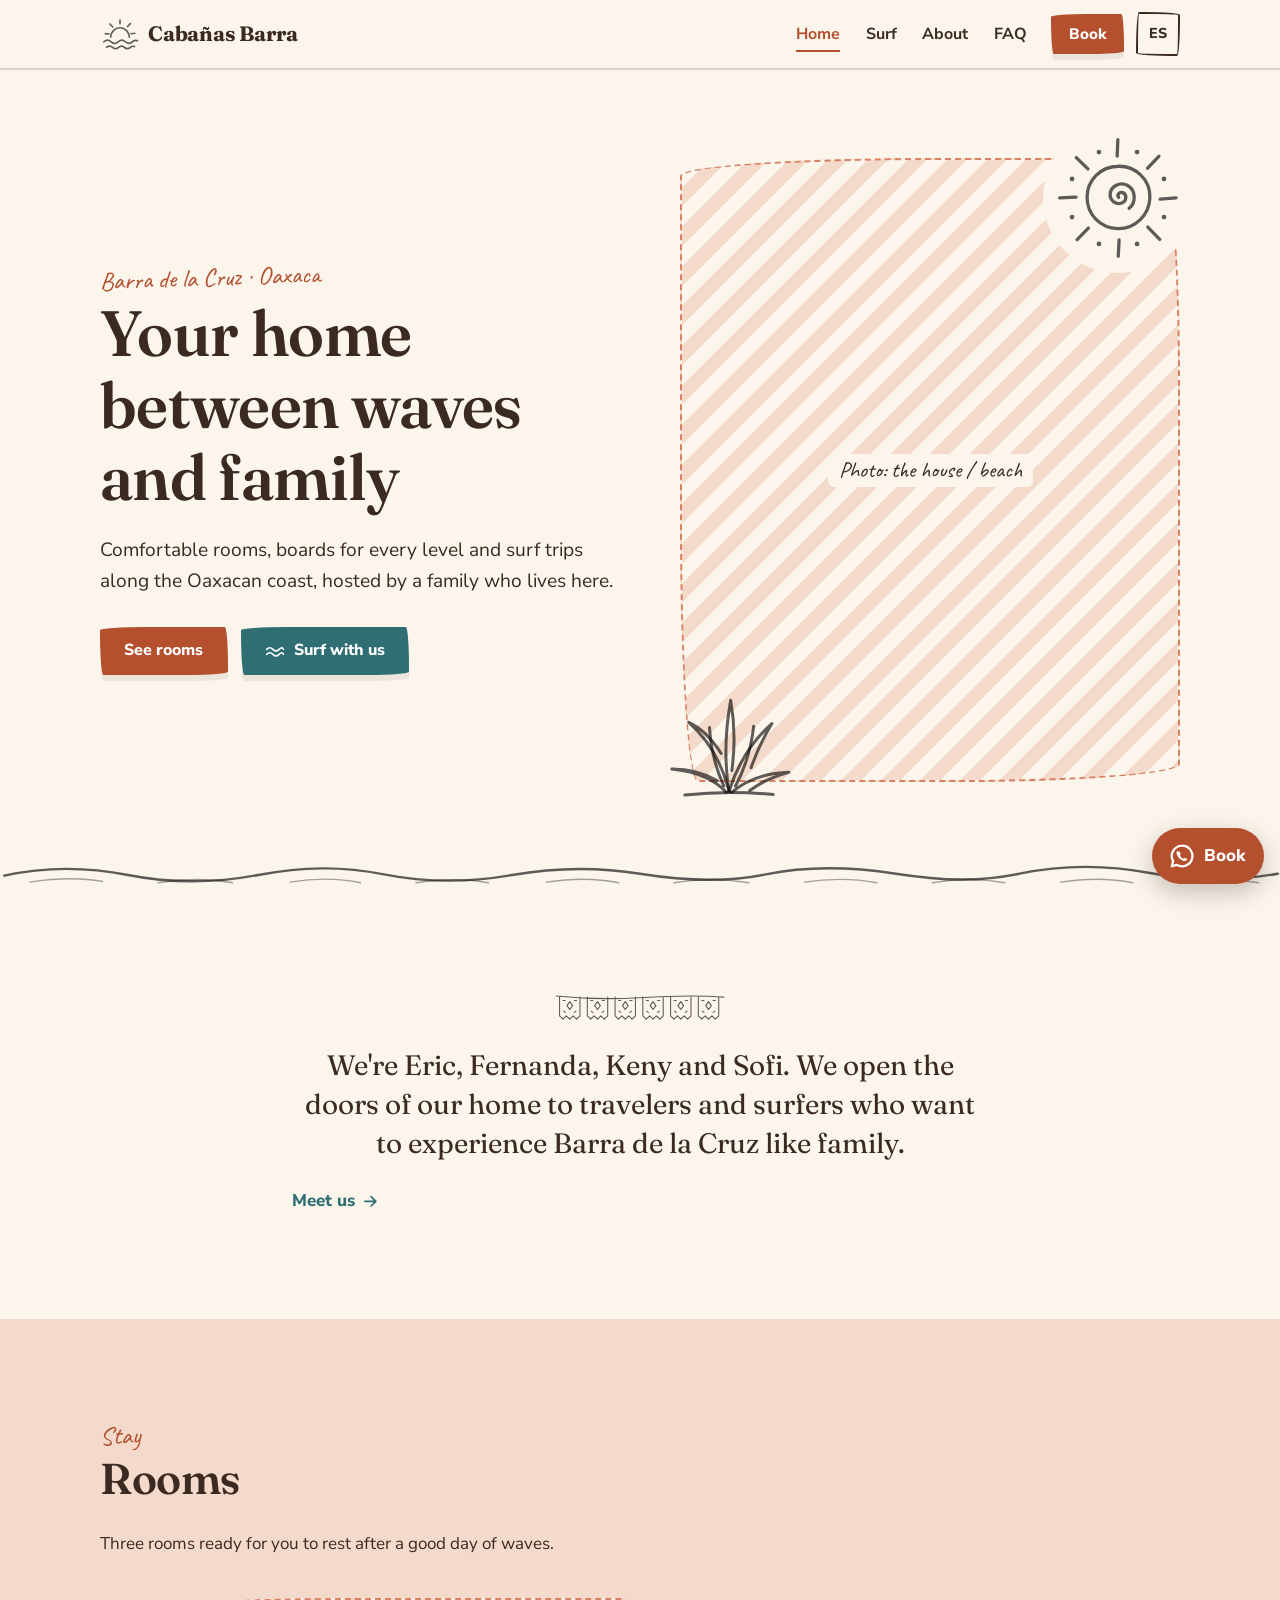
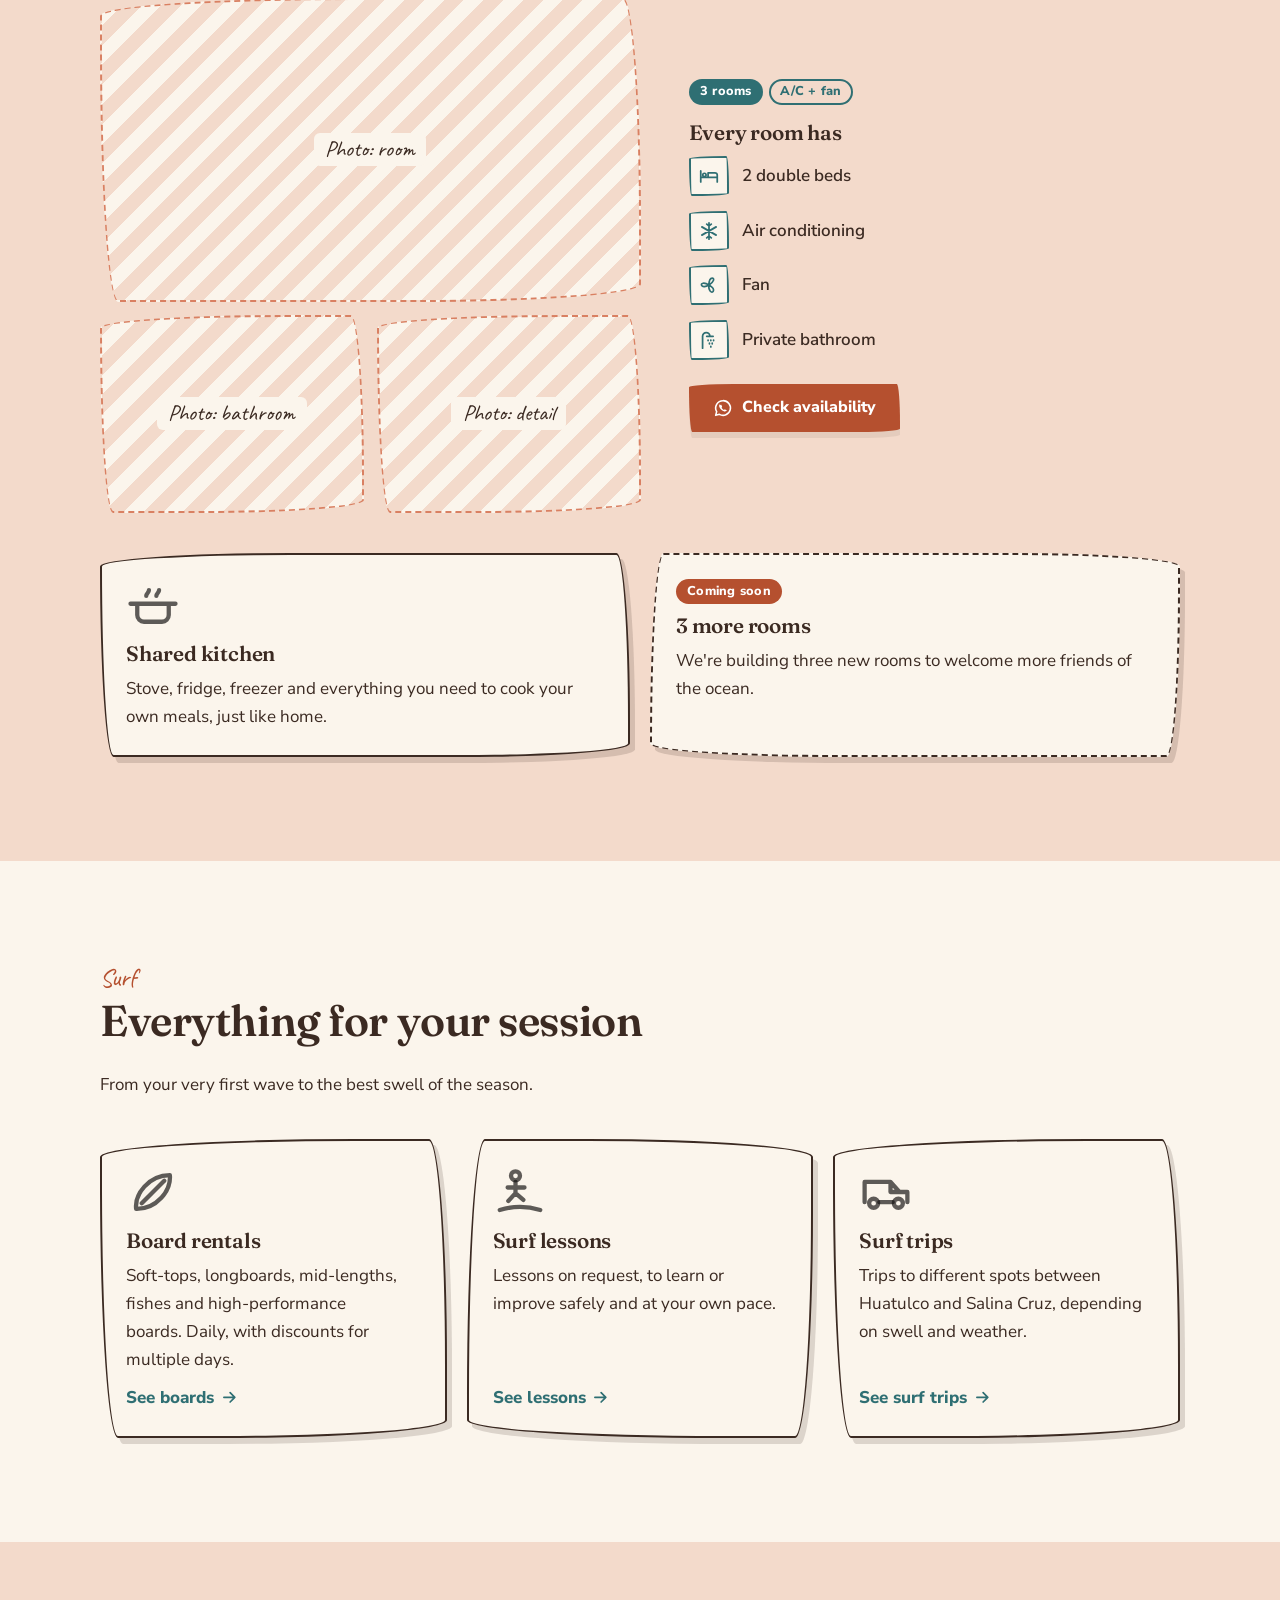
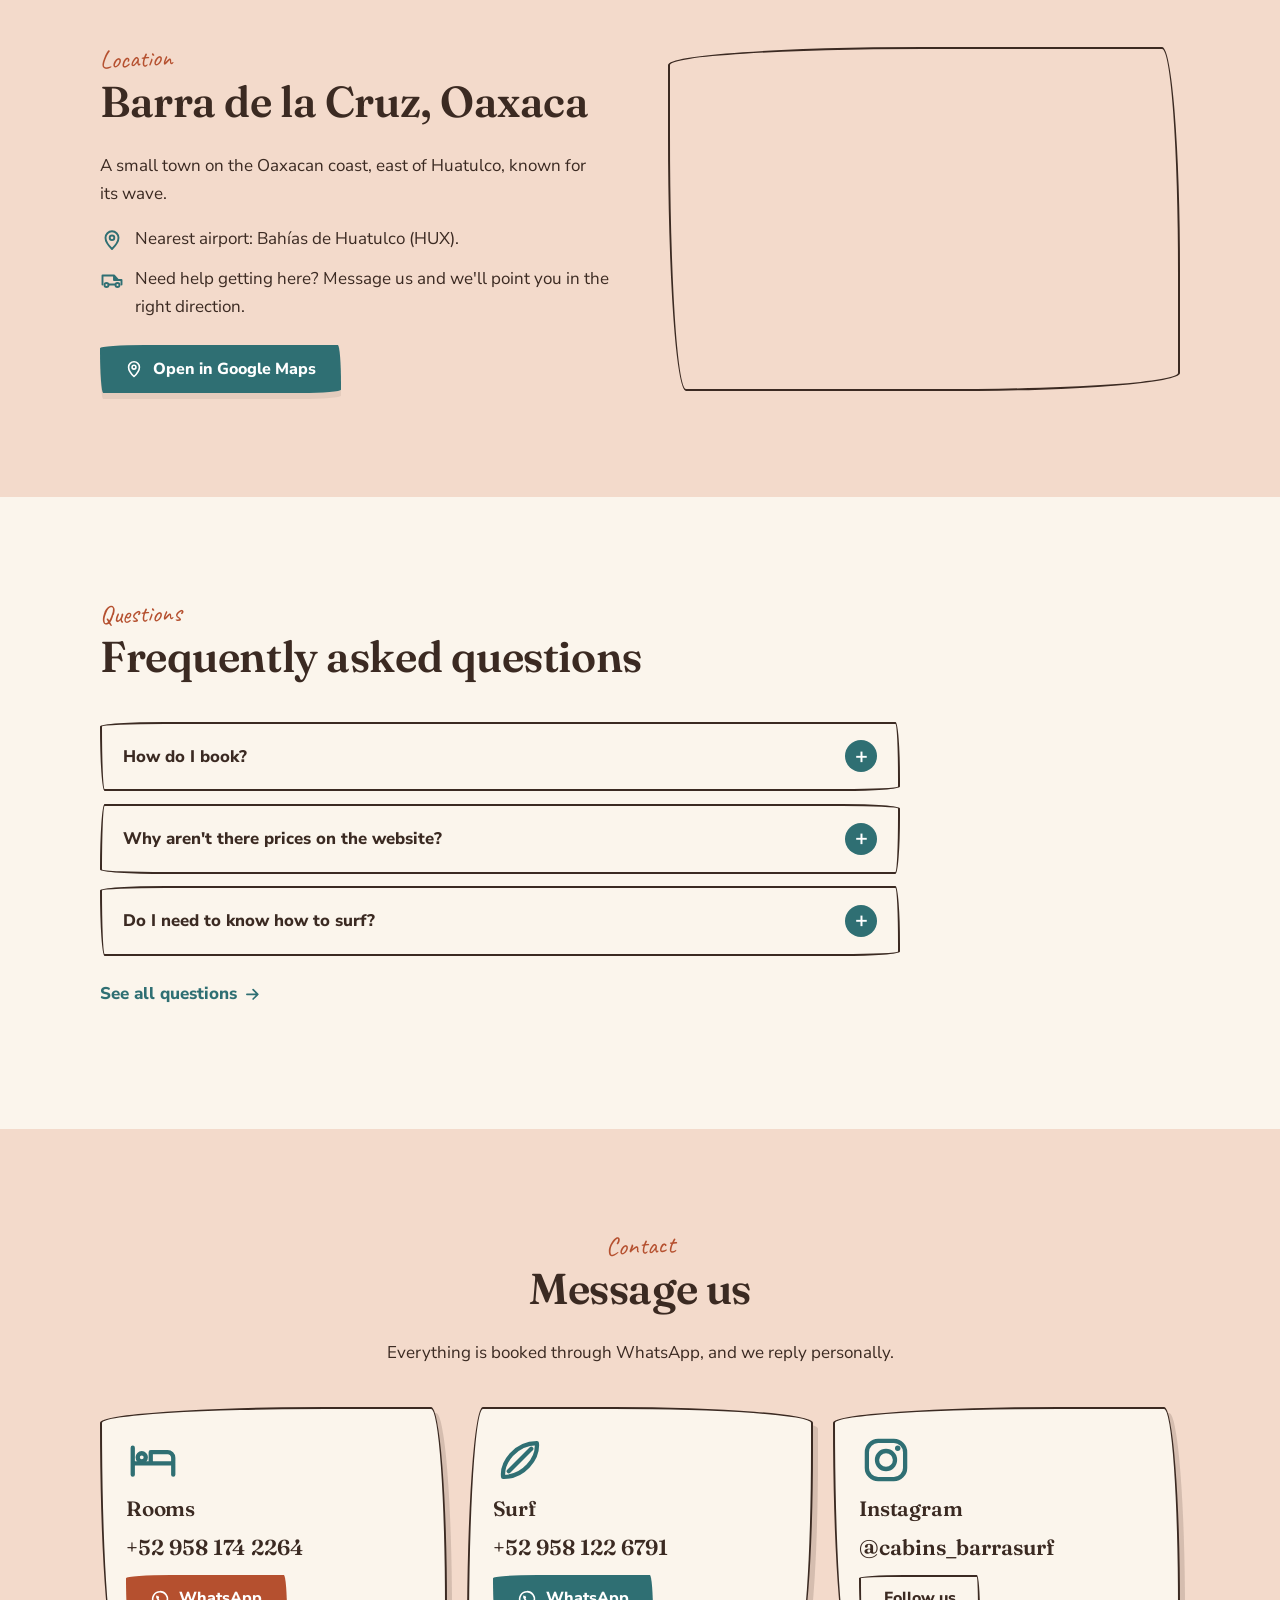
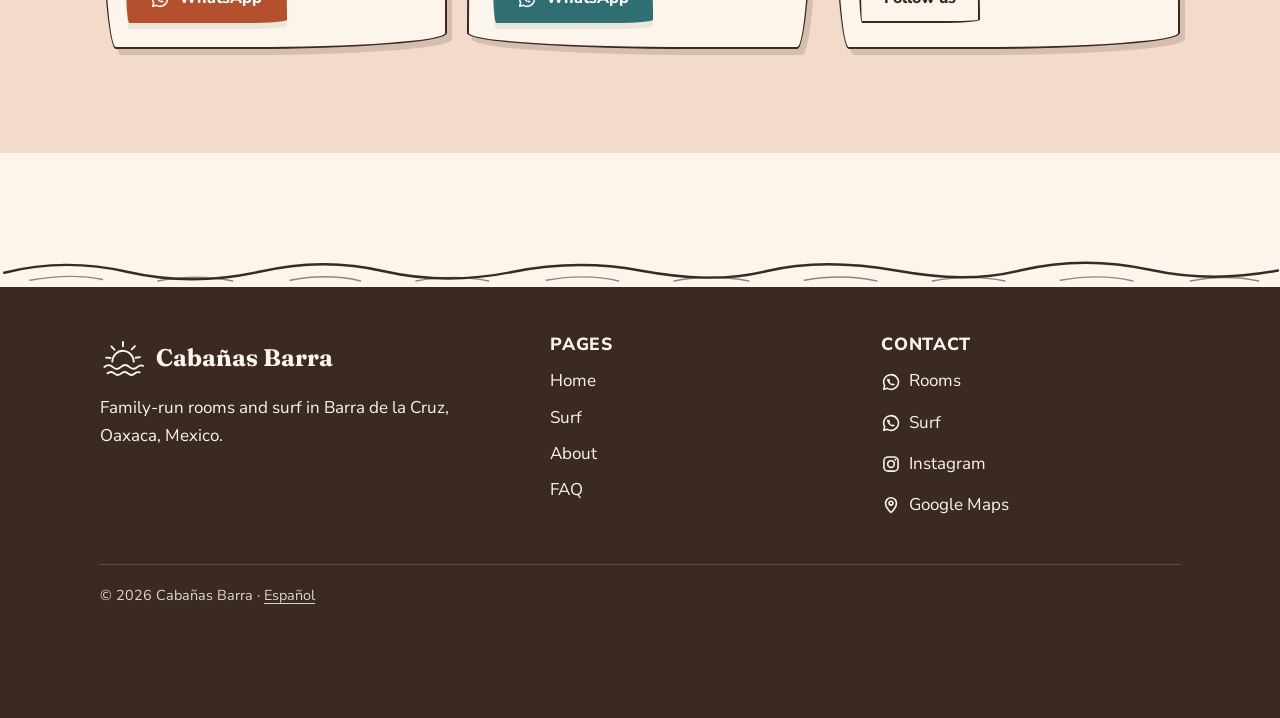
==== index.html @ f42b5360 "Add bilingual Cabañas Barra website Spanish and English pages (home, surf, about, FAQ), shared style" ====
<!doctype html>
<html lang="es">
<head>
  <meta charset="utf-8">
  <meta name="viewport" content="width=device-width, initial-scale=1">
  <title>Cabañas Barra · Barra de la Cruz, Oaxaca</title>
  <meta name="description" content="Habitaciones, renta de tablas y surf trips en Barra de la Cruz, Oaxaca. Rooms, surfboard rentals and surf trips.">
  <link rel="alternate" hreflang="es" href="https://nussa-io.github.io/cabanas-barra-chimahuaco/es/">
  <link rel="alternate" hreflang="en" href="https://nussa-io.github.io/cabanas-barra-chimahuaco/en/">
  <link rel="alternate" hreflang="x-default" href="https://nussa-io.github.io/cabanas-barra-chimahuaco/es/">
  <script>
    // Send visitors to their language. Spanish is the default.
    (function () {
      var saved = null;
      try { saved = localStorage.getItem("lang"); } catch (e) {}
      var lang = saved || ((navigator.languages && navigator.languages[0]) || navigator.language || "es");
      location.replace(lang.toLowerCase().indexOf("en") === 0 ? "en/index.html" : "es/index.html");
    })();
  </script>
  <link rel="stylesheet" href="css/styles.css">
</head>
<body>
  <main class="section container" style="text-align:center">
    <h1>Cabañas Barra</h1>
    <div class="btn-row" style="justify-content:center">
      <a class="btn btn-primary" href="es/index.html" hreflang="es">Español</a>
      <a class="btn btn-secondary" href="en/index.html" hreflang="en">English</a>
    </div>
  </main>
</body>
</html>
---- css/styles.css ----
/* ==========================================================================
   Cabañas Barra — shared styles (ES + EN)
   Mobile first. All colors live in :root; never hard-code a color below.
   ========================================================================== */

:root {
  /* Brand palette */
  --terracotta: #B5502F;   /* primary buttons */
  --clay: #D98062;         /* accents (decorative only — not for white text) */
  --blush: #F3DACB;        /* soft section backgrounds */
  --sand: #FBF5EC;         /* page background */
  --brown: #3B2A22;        /* text */
  --teal: #2F6F73;         /* secondary buttons and badges */

  /* Helpers derived from the palette */
  --terracotta-dark: #8F3D22;          /* primary hover */
  --teal-dark: #245659;                /* secondary hover */
  --white: #FFFFFF;                    /* text on terracotta / teal */
  --ink: rgba(20, 18, 17, 0.68);       /* faded black — hand-drawn illustrations */
  --line: rgba(59, 42, 34, 0.16);      /* hairlines and borders */
  --shadow: 0 6px 0 rgba(59, 42, 34, 0.08);

  /* Type */
  --font-display: "Fraunces", Georgia, serif;
  --font-body: "Nunito Sans", system-ui, -apple-system, "Segoe UI", sans-serif;
  --font-hand: "Caveat", "Comic Sans MS", cursive;

  /* Shape and layout */
  --sketch: 255px 18px 225px 18px / 18px 225px 18px 255px;   /* hand-drawn box */
  --sketch-alt: 18px 225px 18px 255px / 255px 18px 225px 18px;
  --max: 1120px;
  --gutter: 1.25rem;
  --section: clamp(3.5rem, 9vw, 6.5rem);
}

/* ---------- Base ---------- */

*,
*::before,
*::after { box-sizing: border-box; }

html { scroll-behavior: smooth; -webkit-text-size-adjust: 100%; }

body {
  margin: 0;
  background: var(--sand);
  color: var(--brown);
  font-family: var(--font-body);
  font-size: 1.0625rem;
  line-height: 1.65;
  overflow-x: hidden;
}

img, svg, iframe { display: block; max-width: 100%; }

h1, h2, h3 {
  font-family: var(--font-display);
  font-weight: 600;
  line-height: 1.12;
  margin: 0 0 0.6em;
  letter-spacing: -0.01em;
  text-wrap: balance;
}
h1 { font-size: clamp(2.3rem, 8vw, 4rem); }
h2 { font-size: clamp(1.8rem, 5.5vw, 2.7rem); }
h3 { font-size: 1.3rem; }

p { margin: 0 0 1em; text-wrap: pretty; }

a { color: var(--teal); text-underline-offset: 3px; }
a:hover { color: var(--teal-dark); }

:focus-visible { outline: 3px solid var(--teal); outline-offset: 3px; }

.sr-only {
  position: absolute; width: 1px; height: 1px; padding: 0; margin: -1px;
  overflow: hidden; clip: rect(0 0 0 0); white-space: nowrap; border: 0;
}

.skip-link {
  position: absolute; left: 1rem; top: -4rem; z-index: 100;
  background: var(--brown); color: var(--sand); padding: 0.6rem 1rem;
  border-radius: 8px;
}
.skip-link:focus { top: 1rem; color: var(--sand); }

.container {
  width: 100%;
  max-width: var(--max);
  margin-inline: auto;
  padding-inline: var(--gutter);
}

.section { padding-block: var(--section); position: relative; }
.section--blush { background: var(--blush); }

.section-head { max-width: 40rem; margin-bottom: 2.5rem; }
.section-head--center { margin-inline: auto; text-align: center; }

.eyebrow {
  display: inline-block;
  font-family: var(--font-hand);
  font-size: 1.6rem;
  line-height: 1;
  color: var(--terracotta);
  margin-bottom: 0.4rem;
  transform: rotate(-2deg);
}

.lead { font-size: 1.2rem; max-width: 36rem; }

/* ---------- Hand-drawn illustrations ---------- */

.doodle {
  color: var(--ink);
  fill: none;
  pointer-events: none;
}

.divider {
  width: 100%;
  height: 26px;
  color: var(--ink);
}

/* ---------- Buttons and badges ---------- */

.btn {
  display: inline-flex;
  align-items: center;
  justify-content: center;
  gap: 0.55rem;
  min-height: 48px;                 /* comfortable tap target */
  padding: 0.75rem 1.4rem;
  border: 2px solid transparent;
  border-radius: var(--sketch);
  font-family: var(--font-body);
  font-weight: 800;
  font-size: 1rem;
  line-height: 1.2;
  text-decoration: none;
  cursor: pointer;
  transition: background-color 0.2s, transform 0.2s, box-shadow 0.2s;
  box-shadow: var(--shadow);
}
.btn:hover { transform: translateY(-2px); }
.btn:active { transform: translateY(0); }
.btn svg { width: 1.25em; height: 1.25em; flex: none; }

/* White on terracotta = 5.1:1, white on teal = 5.8:1 (both pass WCAG AA) */
.btn-primary { background: var(--terracotta); color: var(--white); }
.btn-primary:hover { background: var(--terracotta-dark); color: var(--white); }

.btn-secondary { background: var(--teal); color: var(--white); }
.btn-secondary:hover { background: var(--teal-dark); color: var(--white); }

.btn-ghost {
  background: transparent;
  color: var(--brown);
  border-color: var(--brown);
  box-shadow: none;
}
.btn-ghost:hover { background: var(--brown); color: var(--sand); }

.btn-sm { min-height: 40px; padding: 0.45rem 1rem; font-size: 0.95rem; }

.btn-row { display: flex; flex-wrap: wrap; gap: 0.8rem; }

.badge {
  display: inline-flex;
  align-items: center;
  gap: 0.35rem;
  padding: 0.25rem 0.7rem;
  border-radius: 999px;
  background: var(--teal);
  color: var(--white);
  font-size: 0.8rem;
  font-weight: 800;
  letter-spacing: 0.02em;
  line-height: 1.4;
}
.badge svg { width: 1em; height: 1em; }
.badge--outline { background: transparent; color: var(--teal); box-shadow: inset 0 0 0 2px var(--teal); }
.badge--terracotta { background: var(--terracotta); }

/* ---------- Header ---------- */

.site-header {
  position: sticky;
  top: 0;
  z-index: 50;
  background: var(--sand);
  border-bottom: 2px solid var(--line);
}

.header-inner {
  display: flex;
  align-items: center;
  gap: 0.75rem;
  min-height: 68px;
}

.brand {
  display: inline-flex;
  align-items: center;
  gap: 0.5rem;
  margin-right: auto;
  color: var(--brown);
  text-decoration: none;
}
.brand:hover { color: var(--brown); }
.brand-mark { width: 40px; height: 40px; color: var(--ink); }
.brand-name {
  font-family: var(--font-display);
  font-weight: 700;
  font-size: 1.3rem;
  letter-spacing: -0.01em;
}

.lang-switch {
  display: inline-flex;
  align-items: center;
  justify-content: center;
  min-width: 44px;
  min-height: 44px;
  border: 2px solid var(--brown);
  border-radius: var(--sketch-alt);
  color: var(--brown);
  font-weight: 800;
  font-size: 0.9rem;
  text-decoration: none;
}
.lang-switch:hover { background: var(--brown); color: var(--sand); }

.nav-toggle {
  display: inline-flex;
  align-items: center;
  justify-content: center;
  width: 44px;
  height: 44px;
  padding: 0;
  border: 0;
  background: transparent;
  color: var(--brown);
  cursor: pointer;
}
.nav-toggle-bars,
.nav-toggle-bars::before,
.nav-toggle-bars::after {
  display: block;
  width: 24px;
  height: 2.5px;
  border-radius: 2px;
  background: currentColor;
  position: relative;
  transition: transform 0.25s, opacity 0.25s;
}
.nav-toggle-bars::before,
.nav-toggle-bars::after { content: ""; position: absolute; left: 0; }
.nav-toggle-bars::before { top: -7px; }
.nav-toggle-bars::after { top: 7px; width: 18px; }
.nav-toggle[aria-expanded="true"] .nav-toggle-bars { background: transparent; }
.nav-toggle[aria-expanded="true"] .nav-toggle-bars::before { transform: translateY(7px) rotate(45deg); }
.nav-toggle[aria-expanded="true"] .nav-toggle-bars::after { transform: translateY(-7px) rotate(-45deg); width: 24px; }

/* Phone menu: a panel that drops below the header */
.site-nav {
  position: absolute;
  top: 100%;
  left: 0;
  right: 0;
  background: var(--sand);
  border-bottom: 2px solid var(--line);
  padding: 0.5rem var(--gutter) 1.5rem;
  display: none;
}
.site-nav.is-open { display: block; }
.site-nav ul { list-style: none; margin: 0 0 1rem; padding: 0; }
.site-nav li a {
  display: block;
  padding: 0.85rem 0;
  border-bottom: 1px solid var(--line);
  color: var(--brown);
  font-family: var(--font-display);
  font-size: 1.35rem;
  text-decoration: none;
}
.site-nav li a[aria-current="page"] { color: var(--terracotta); }

/* Without JavaScript the menu simply stays open */
.no-js .site-nav { display: block; position: static; border: 0; padding: 0; }
.no-js .nav-toggle { display: none; }
.no-js .header-inner { flex-wrap: wrap; }

@media (min-width: 900px) {
  .nav-toggle { display: none; }
  .site-nav,
  .no-js .site-nav {
    display: flex;
    align-items: center;
    gap: 1.5rem;
    position: static;
    padding: 0;
    border: 0;
    background: none;
  }
  .site-nav ul { display: flex; gap: 1.6rem; margin: 0; }
  .site-nav li a {
    padding: 0.3rem 0;
    border: 0;
    font-family: var(--font-body);
    font-weight: 700;
    font-size: 1rem;
    background-image: linear-gradient(currentColor, currentColor);
    background-size: 0 2px;
    background-position: 0 100%;
    background-repeat: no-repeat;
    transition: background-size 0.25s;
  }
  .site-nav li a:hover,
  .site-nav li a[aria-current="page"] { background-size: 100% 2px; }
  .lang-switch { order: 3; }
}

/* ---------- Photo placeholders (replace with <img> later) ---------- */

.ph {
  position: relative;
  display: grid;
  place-items: center;
  width: 100%;
  aspect-ratio: 4 / 3;
  padding: 1rem;
  border-radius: var(--sketch);
  border: 2px dashed var(--clay);
  background:
    repeating-linear-gradient(-45deg, var(--blush) 0 14px, var(--sand) 14px 28px);
  color: var(--brown);
  text-align: center;
  font-family: var(--font-hand);
  font-size: 1.4rem;
  line-height: 1.2;
  overflow: hidden;
}
.ph span { background: var(--sand); padding: 0.2rem 0.7rem; border-radius: 6px; }
.ph--tall { aspect-ratio: 4 / 5; }
.ph--wide { aspect-ratio: 16 / 9; }

/* When the real photos arrive: <img class="photo" src="..." alt="..."> */
.photo {
  width: 100%;
  aspect-ratio: 4 / 3;
  object-fit: cover;
  border-radius: var(--sketch);
}

/* ---------- Hero ---------- */

.hero {
  position: relative;
  padding-block: clamp(2.5rem, 8vw, 5.5rem) clamp(3rem, 8vw, 5rem);
  overflow: hidden;
}
.hero-grid { display: grid; gap: 2.5rem; align-items: center; }
.hero h1 { margin-bottom: 0.35em; }
.hero .lead { margin-bottom: 1.8rem; }
.hero-art { position: relative; }
.hero-sun {
  position: absolute;
  width: clamp(90px, 22vw, 150px);
  top: -2.2rem;
  right: -0.8rem;
  z-index: 2;
  background: var(--sand);
  border-radius: 50%;
  padding: 6px;
}
.hero-agave {
  position: absolute;
  width: clamp(80px, 18vw, 130px);
  bottom: -1.2rem;
  left: -1rem;
  z-index: 2;
}

.page-hero {
  padding-block: clamp(2.5rem, 7vw, 4.5rem) 2rem;
  position: relative;
  overflow: hidden;
}
.page-hero .doodle-float {
  position: absolute;
  right: var(--gutter);
  top: 1.5rem;
  width: clamp(70px, 16vw, 130px);
  opacity: 0.9;
}
.page-hero .lead { margin-bottom: 0; }
.page-hero h1 { max-width: 14ch; }

@media (min-width: 820px) {
  .hero-grid { grid-template-columns: 1.05fr 1fr; gap: 3.5rem; }
}

/* ---------- Generic grids and cards ---------- */

.grid { display: grid; gap: 1.25rem; }
@media (min-width: 640px) { .grid-2, .grid-3, .grid-4 { grid-template-columns: repeat(2, 1fr); } }
@media (min-width: 960px) {
  .grid-3 { grid-template-columns: repeat(3, 1fr); }
  .grid-4 { grid-template-columns: repeat(4, 1fr); }
}

.card {
  position: relative;
  display: flex;
  flex-direction: column;
  gap: 0.6rem;
  padding: 1.5rem;
  background: var(--sand);
  border: 2px solid var(--brown);
  border-radius: var(--sketch);
  box-shadow: 5px 6px 0 var(--line);
}
.card:nth-child(even) { border-radius: var(--sketch-alt); }
.section--blush .card { background: var(--sand); }
.card h3 { margin: 0; }
.card p { margin: 0; }
.card .btn { margin-top: auto; align-self: flex-start; }
.card-icon { width: 54px; height: 54px; color: var(--ink); }
.card-link {
  margin-top: auto;
  display: inline-flex;
  align-items: center;
  gap: 0.35rem;
  font-weight: 800;
  text-decoration: none;
}
.card-link svg { width: 1.1em; height: 1.1em; transition: transform 0.2s; }
.card-link:hover svg { transform: translateX(4px); }

.badges { display: flex; flex-wrap: wrap; gap: 0.4rem; }

/* ---------- Intro / welcome ---------- */

.welcome {
  display: grid;
  gap: 1.5rem;
  align-items: center;
  text-align: center;
  max-width: 46rem;
  margin-inline: auto;
}
.welcome-text {
  font-family: var(--font-display);
  font-size: clamp(1.3rem, 3.6vw, 1.75rem);
  line-height: 1.4;
  margin: 0;
}
.welcome .doodle { width: 170px; margin-inline: auto; }

/* ---------- Rooms ---------- */

.room-feature {
  display: grid;
  gap: 2rem;
  align-items: center;
  margin-bottom: 2.5rem;
}
@media (min-width: 820px) { .room-feature { grid-template-columns: 1.1fr 1fr; gap: 3rem; } }

.room-gallery { display: grid; grid-template-columns: 1fr 1fr; gap: 0.8rem; }
.room-gallery .ph:first-child { grid-column: 1 / -1; }

.feature-list { list-style: none; padding: 0; margin: 0 0 1.5rem; display: grid; gap: 0.9rem; }
.feature-list li { display: flex; gap: 0.85rem; align-items: center; font-weight: 600; }
.feature-list svg {
  width: 40px; height: 40px; flex: none;
  padding: 7px;
  color: var(--teal);
  background: var(--sand);
  border: 2px solid var(--teal);
  border-radius: var(--sketch);
}

.card--soon { border-style: dashed; }

/* ---------- Steps ---------- */

.steps { counter-reset: step; list-style: none; padding: 0; margin: 0; display: grid; gap: 1.25rem; }
@media (min-width: 820px) { .steps { grid-template-columns: repeat(3, 1fr); } }
.steps li {
  counter-increment: step;
  position: relative;
  padding: 1.4rem 1.4rem 1.4rem 4.6rem;
  border: 2px solid var(--brown);
  border-radius: var(--sketch-alt);
  background: var(--sand);
}
.steps li::before {
  content: counter(step);
  position: absolute;
  left: 1.2rem;
  top: 1.2rem;
  width: 2.5rem;
  height: 2.5rem;
  display: grid;
  place-items: center;
  border-radius: 50%;
  background: var(--terracotta);
  color: var(--white);
  font-family: var(--font-display);
  font-weight: 700;
  font-size: 1.2rem;
}
.steps h3 { font-size: 1.15rem; margin-bottom: 0.3rem; }
.steps p { margin: 0; }

/* ---------- Boards ---------- */

.board-card { align-items: flex-start; }
.board-card .board-art { width: 34px; height: 100px; color: var(--ink); margin-bottom: 0.3rem; }

.note {
  display: flex;
  gap: 0.9rem;
  align-items: flex-start;
  margin-top: 2rem;
  padding: 1.1rem 1.3rem;
  border-radius: var(--sketch);
  background: var(--blush);
  border: 2px solid var(--clay);
}
.section--blush .note { background: var(--sand); }
.note svg { width: 28px; height: 28px; flex: none; color: var(--teal); margin-top: 2px; }
.note p { margin: 0; }

/* ---------- Split (text + image) ---------- */

.split { display: grid; gap: 2rem; align-items: center; }
@media (min-width: 820px) {
  .split { grid-template-columns: 1fr 1fr; gap: 3.5rem; }
  .split--flip > :first-child { order: 2; }
}

/* ---------- Location ---------- */

.map-wrap {
  border: 2px solid var(--brown);
  border-radius: var(--sketch);
  overflow: hidden;
  background: var(--blush);
}
.map-wrap iframe { width: 100%; height: 340px; border: 0; }

.info-list { list-style: none; padding: 0; margin: 0 0 1.5rem; display: grid; gap: 0.75rem; }
.info-list li { display: flex; gap: 0.7rem; align-items: flex-start; }
.info-list svg { width: 24px; height: 24px; flex: none; color: var(--teal); margin-top: 3px; }

/* ---------- FAQ ---------- */

.faq { display: grid; gap: 0.8rem; max-width: 50rem; }
.faq-group + .faq-group { margin-top: 3rem; }
.faq-group h2 { display: flex; align-items: center; gap: 0.7rem; font-size: clamp(1.5rem, 4.5vw, 2rem); }
.faq-group h2 svg { width: 42px; height: 42px; color: var(--ink); flex: none; }

.faq details {
  background: var(--sand);
  border: 2px solid var(--brown);
  border-radius: var(--sketch);
}
.faq details:nth-child(even) { border-radius: var(--sketch-alt); }
.section--blush .faq details { background: var(--sand); }

.faq summary {
  list-style: none;
  cursor: pointer;
  display: flex;
  justify-content: space-between;
  align-items: center;
  gap: 1rem;
  padding: 1.05rem 1.3rem;
  font-weight: 800;
  font-size: 1.05rem;
}
.faq summary::-webkit-details-marker { display: none; }
.faq summary::after {
  content: "+";
  flex: none;
  width: 32px;
  height: 32px;
  display: grid;
  place-items: center;
  border-radius: 50%;
  background: var(--teal);
  color: var(--white);
  font-size: 1.35rem;
  font-weight: 700;
  line-height: 1;
  transition: transform 0.25s;
}
.faq details[open] summary::after { transform: rotate(45deg); }
.faq details > div { padding: 0 1.3rem 1.2rem; }
.faq details > div p:last-child { margin-bottom: 0; }

/* ---------- Contact ---------- */

.contact-card { text-align: left; }
.contact-card .card-icon { color: var(--teal); }
.contact-number { font-family: var(--font-display); font-size: 1.35rem; font-weight: 600; }

/* ---------- Call to action band ---------- */

.cta-band {
  text-align: center;
  padding: clamp(2.5rem, 7vw, 4rem) 1.5rem;
  border: 2px solid var(--brown);
  border-radius: var(--sketch);
  background: var(--blush);
  position: relative;
}
.cta-band h2 { max-width: 20ch; margin-inline: auto; }
.cta-band p { max-width: 34rem; margin-inline: auto; margin-bottom: 1.6rem; }
.cta-band .btn-row { justify-content: center; }
.cta-band .doodle { width: 110px; margin: 0 auto 1rem; }

/* ---------- About ---------- */

.family-names {
  display: flex;
  flex-wrap: wrap;
  gap: 0.6rem 1.4rem;
  font-family: var(--font-hand);
  font-size: 1.9rem;
  line-height: 1.1;
  color: var(--terracotta);
  margin: 0.5rem 0 1.5rem;
  padding: 0;
  list-style: none;
}

.values .card { text-align: center; align-items: center; }

/* ---------- Footer ---------- */

.site-footer {
  margin-top: var(--section);
  background: var(--brown);
  color: var(--sand);
  position: relative;
  padding-bottom: 6rem;   /* room for the floating WhatsApp button */
}
.site-footer .divider { color: var(--brown); background: var(--sand); height: 30px; }
.footer-grid { display: grid; gap: 2rem; padding-top: 3rem; }
@media (min-width: 760px) { .footer-grid { grid-template-columns: 1.4fr 1fr 1fr; } }
.site-footer h2 { font-size: 1.1rem; font-family: var(--font-body); font-weight: 800; letter-spacing: 0.04em; text-transform: uppercase; margin-bottom: 0.8rem; }
.site-footer a { color: var(--sand); }
.site-footer a:hover { color: var(--blush); }
.site-footer ul { list-style: none; padding: 0; margin: 0; display: grid; gap: 0.5rem; }
.site-footer li a { display: inline-flex; gap: 0.5rem; align-items: center; text-decoration: none; }
.site-footer li svg { width: 20px; height: 20px; }
.footer-brand { display: flex; align-items: center; gap: 0.6rem; margin-bottom: 0.8rem; }
.footer-brand svg { width: 46px; height: 46px; color: var(--sand); }
.footer-brand span { font-family: var(--font-display); font-size: 1.5rem; font-weight: 700; }
.footer-bottom {
  margin-top: 2.5rem;
  padding-top: 1.2rem;
  border-top: 1px solid rgba(251, 245, 236, 0.2);
  font-size: 0.9rem;
  opacity: 0.85;
}

/* ---------- Floating WhatsApp button ---------- */

.wa-float {
  position: fixed;
  right: 1rem;
  bottom: 1rem;
  z-index: 60;
  display: inline-flex;
  align-items: center;
  gap: 0.5rem;
  min-height: 56px;
  padding: 0 1.2rem 0 1rem;
  border-radius: 999px;
  background: var(--terracotta);
  color: var(--white);
  font-weight: 800;
  text-decoration: none;
  box-shadow: 0 8px 24px rgba(59, 42, 34, 0.28);
}
.wa-float:hover { background: var(--terracotta-dark); color: var(--white); }
.wa-float svg { width: 28px; height: 28px; }

/* ---------- Motion preferences ---------- */

@media (prefers-reduced-motion: reduce) {
  html { scroll-behavior: auto; }
  *, *::before, *::after { transition: none !important; animation: none !important; }
}
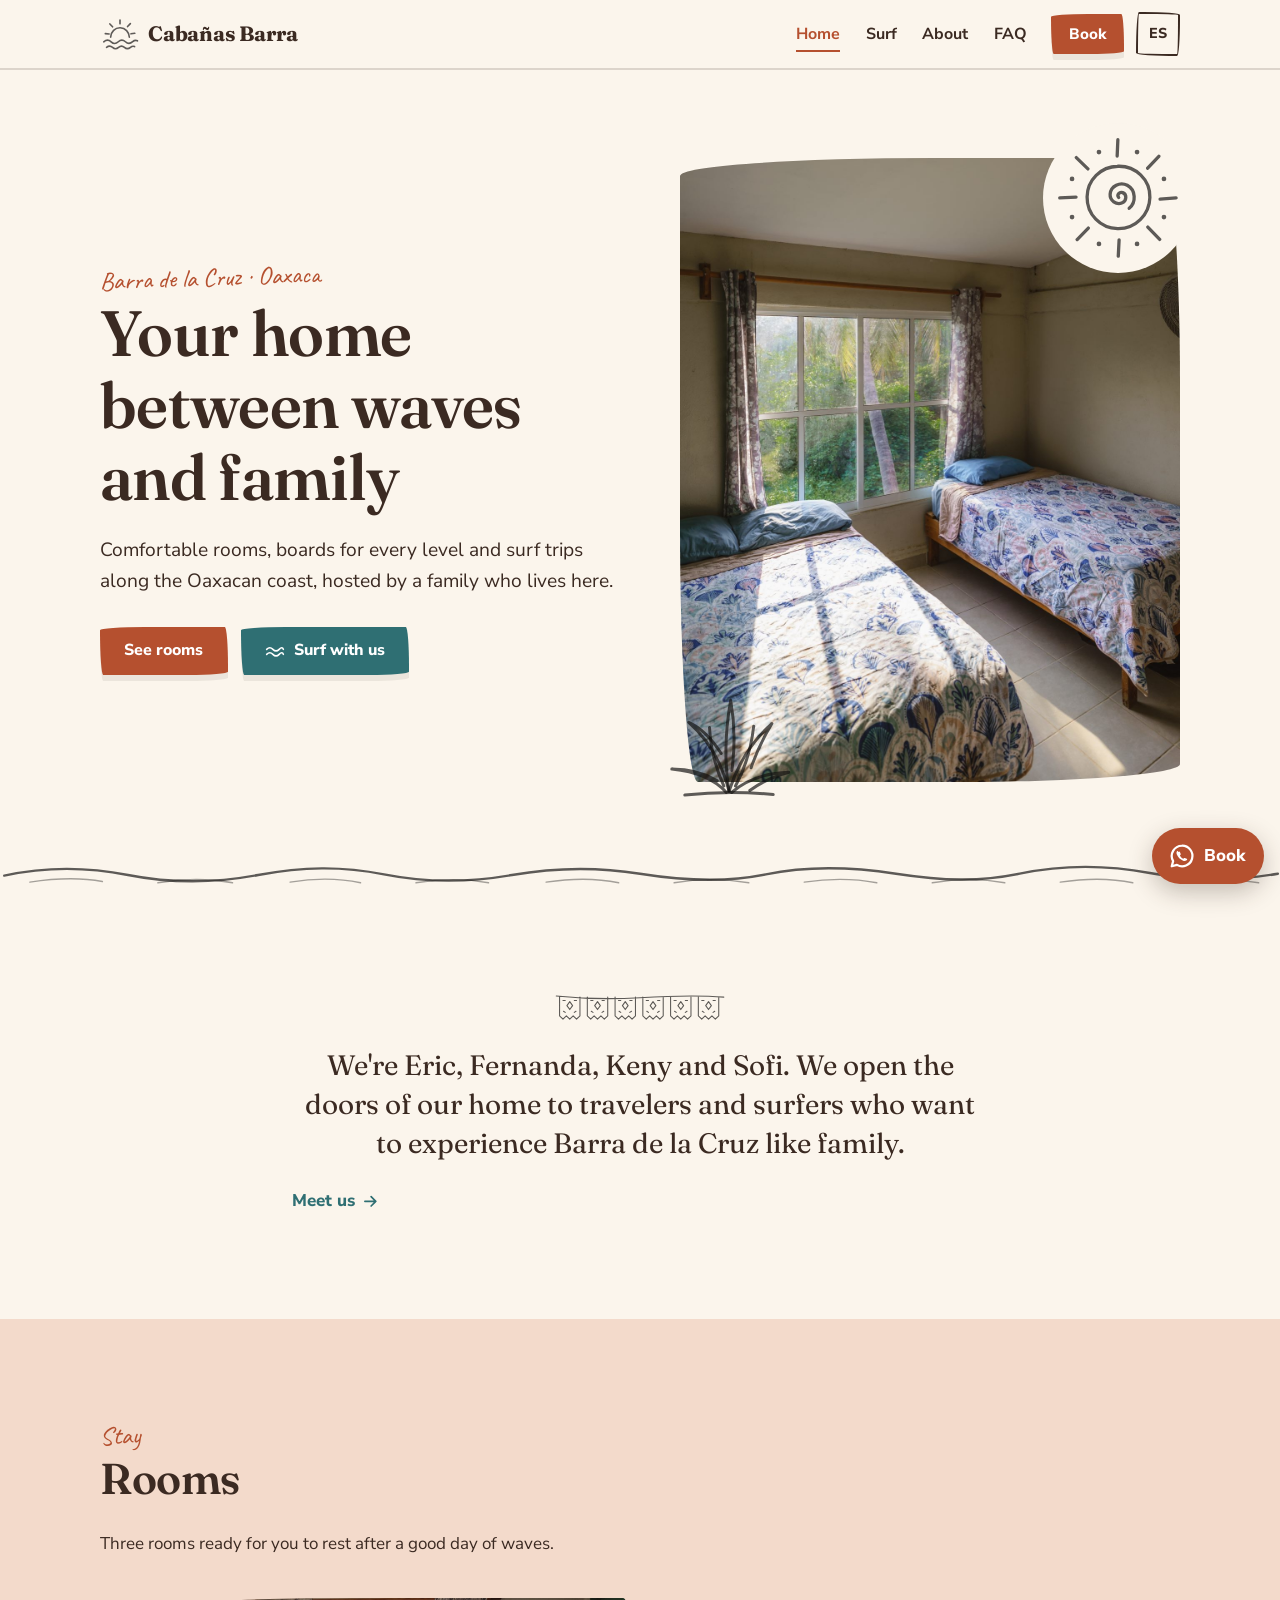
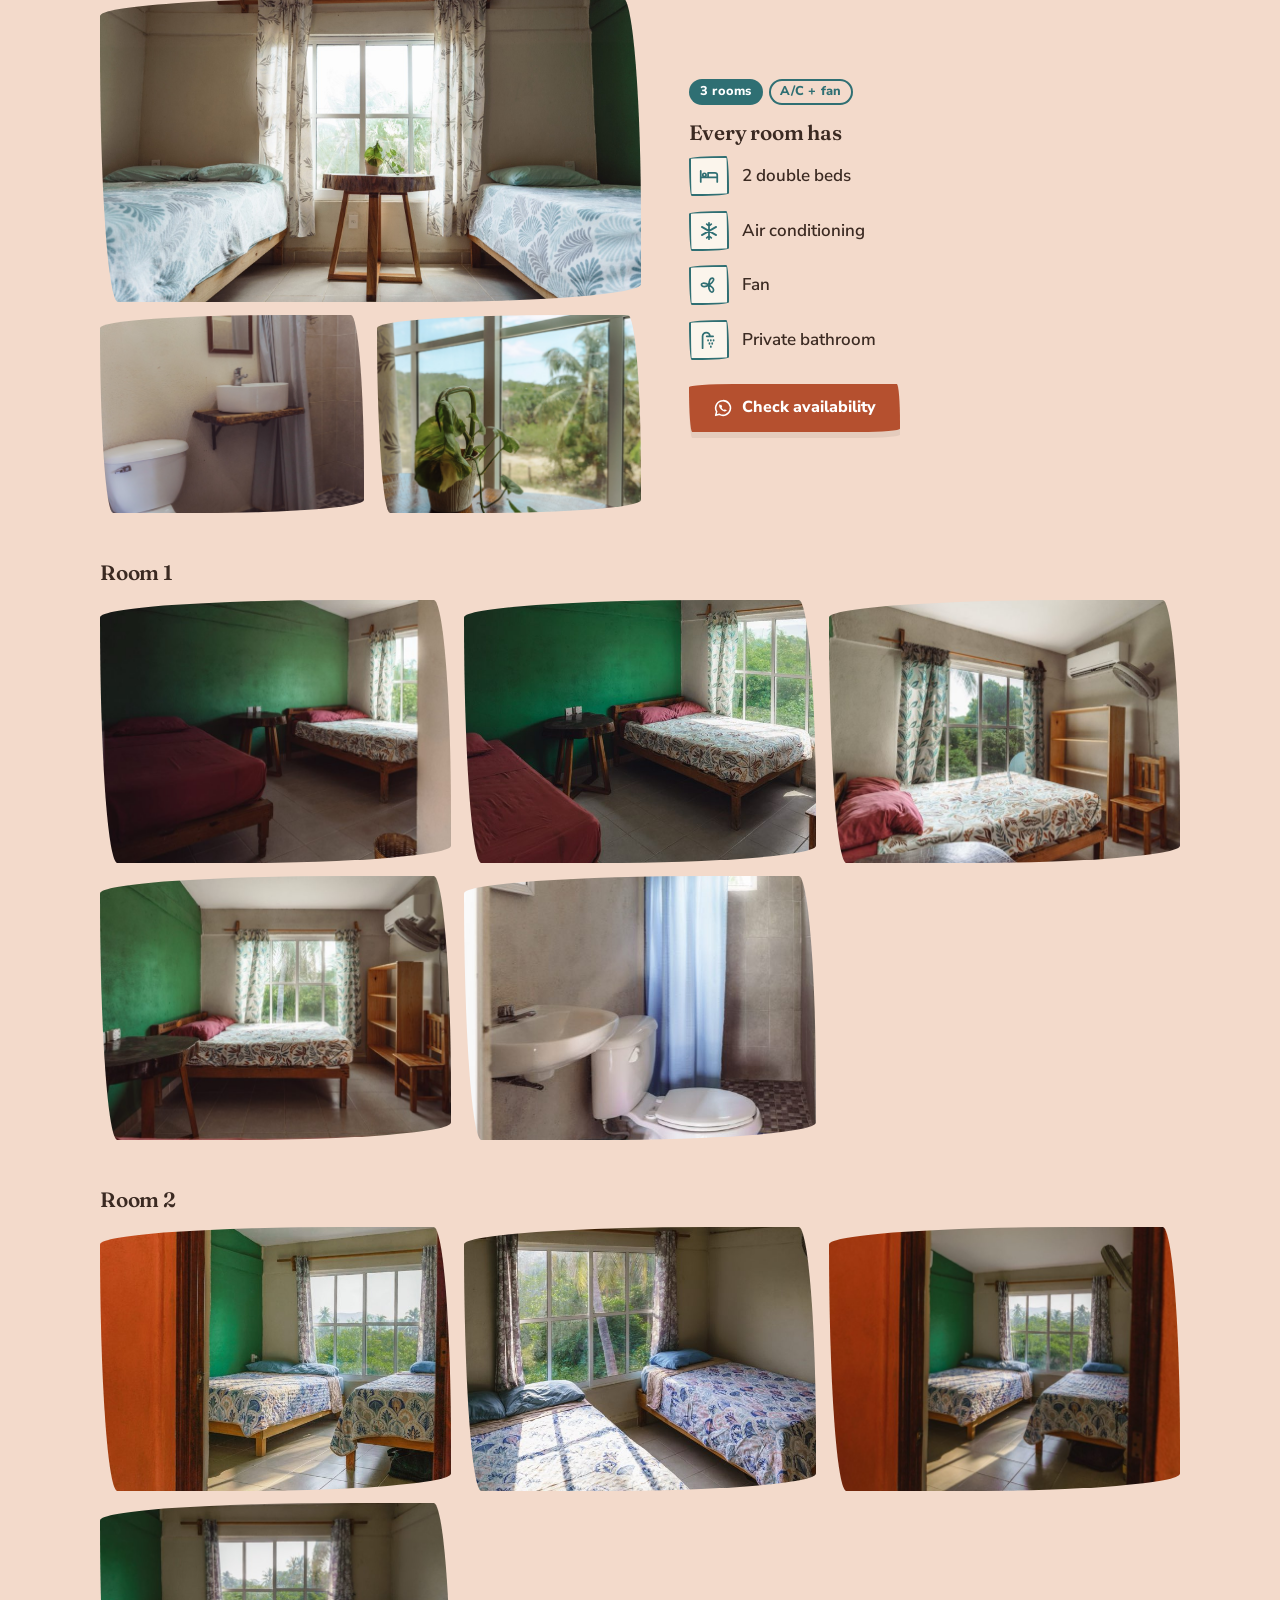
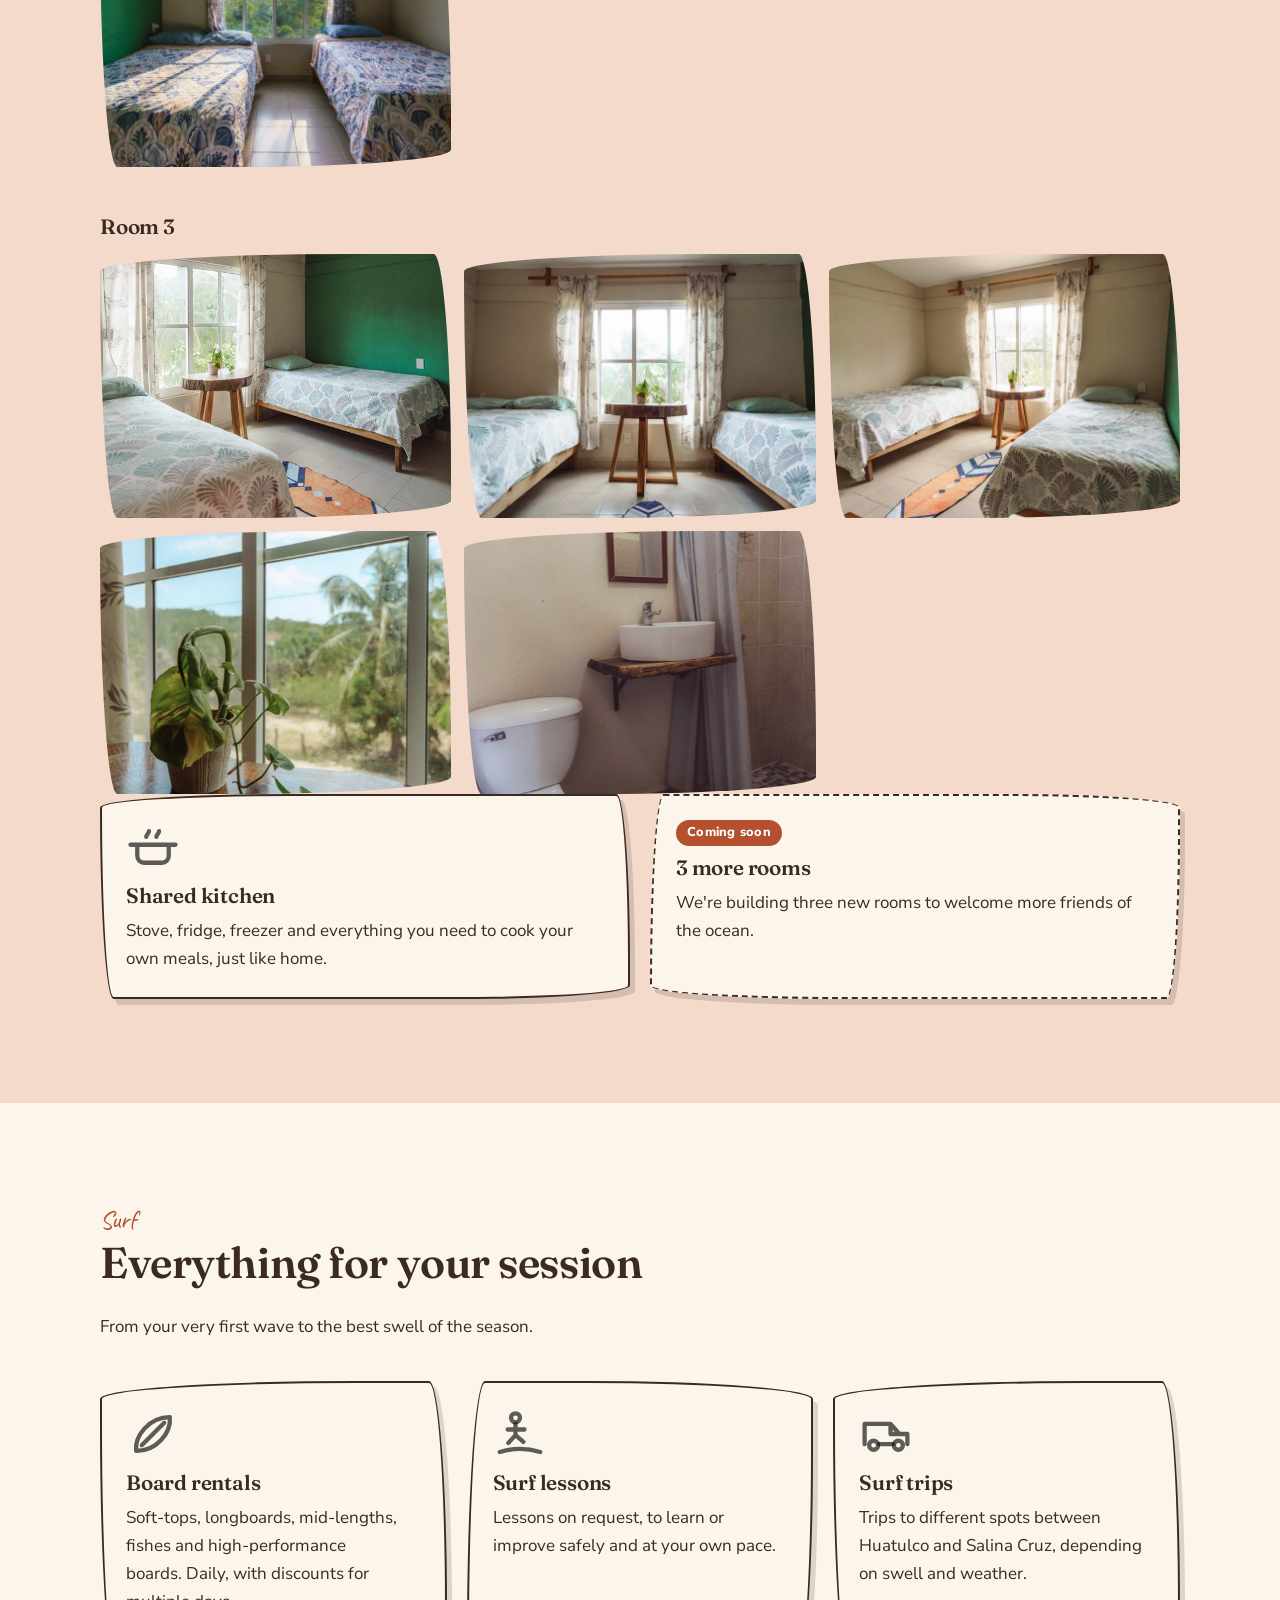
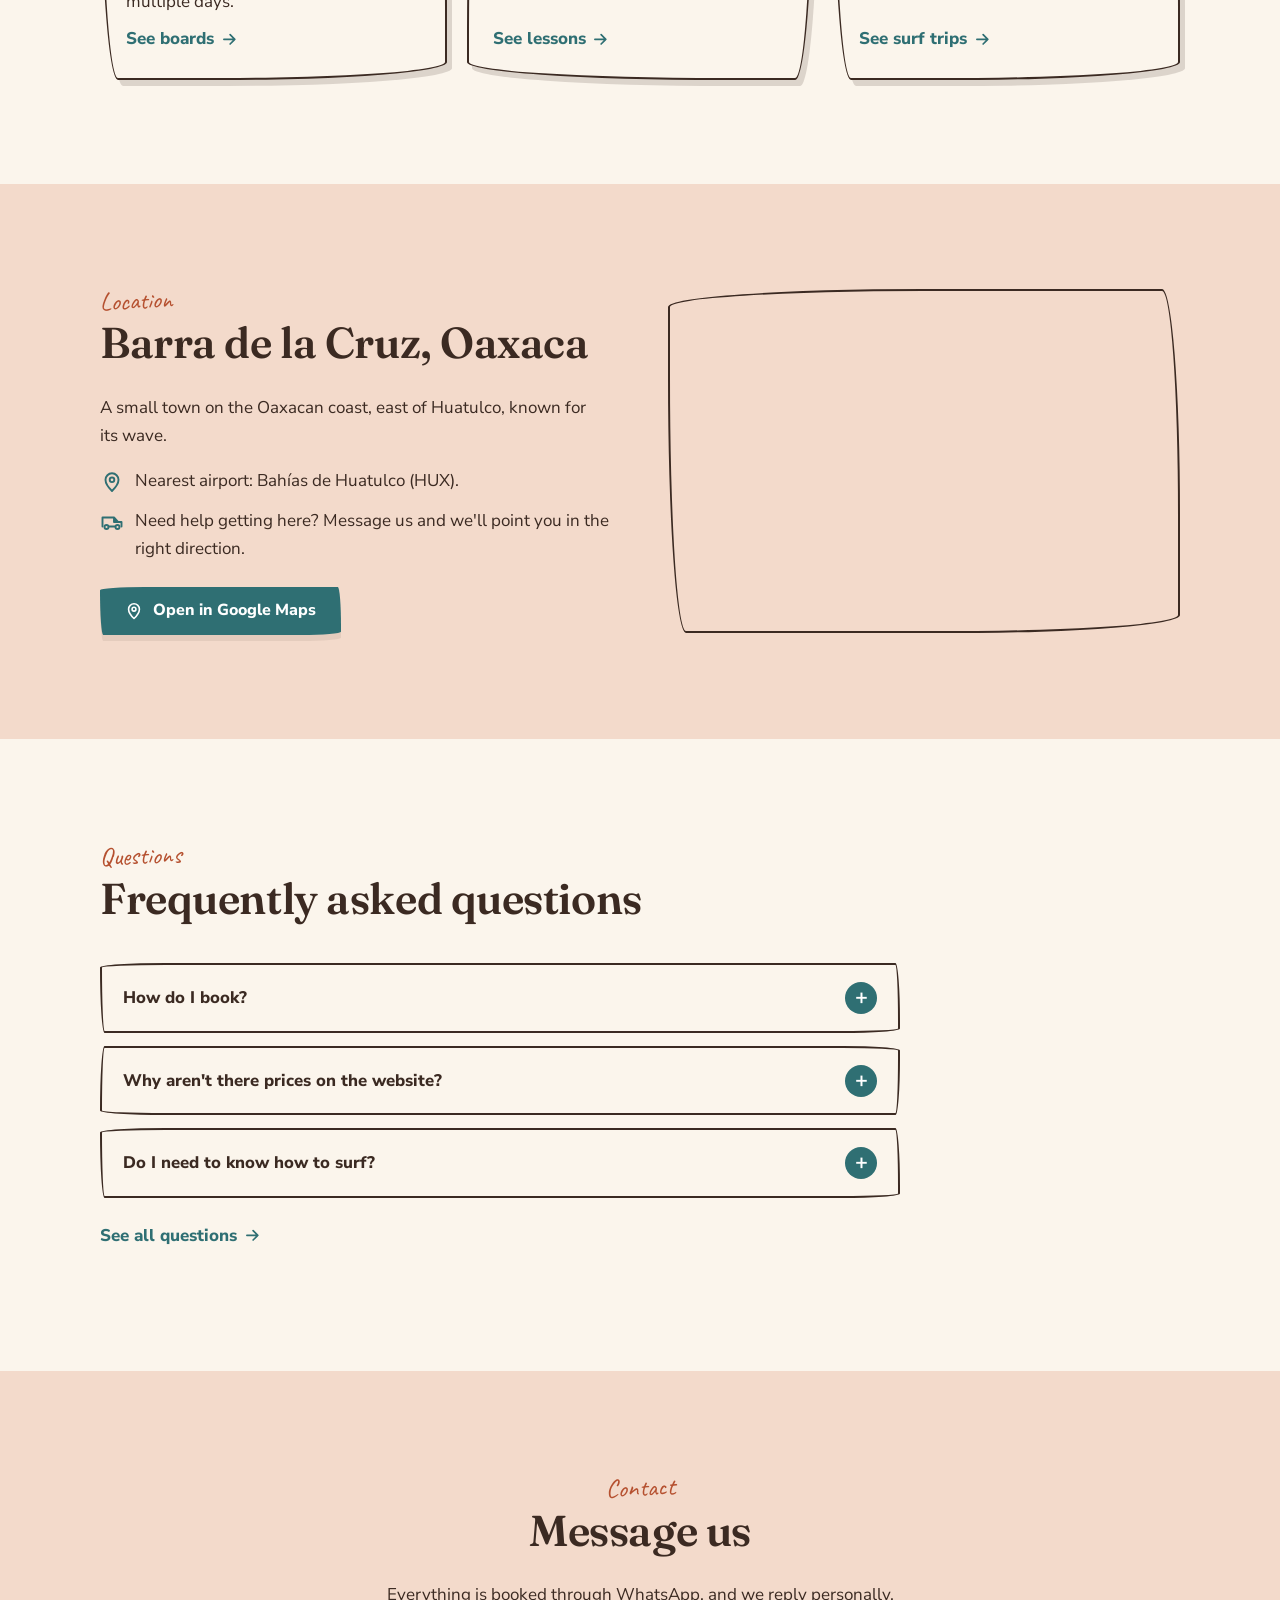
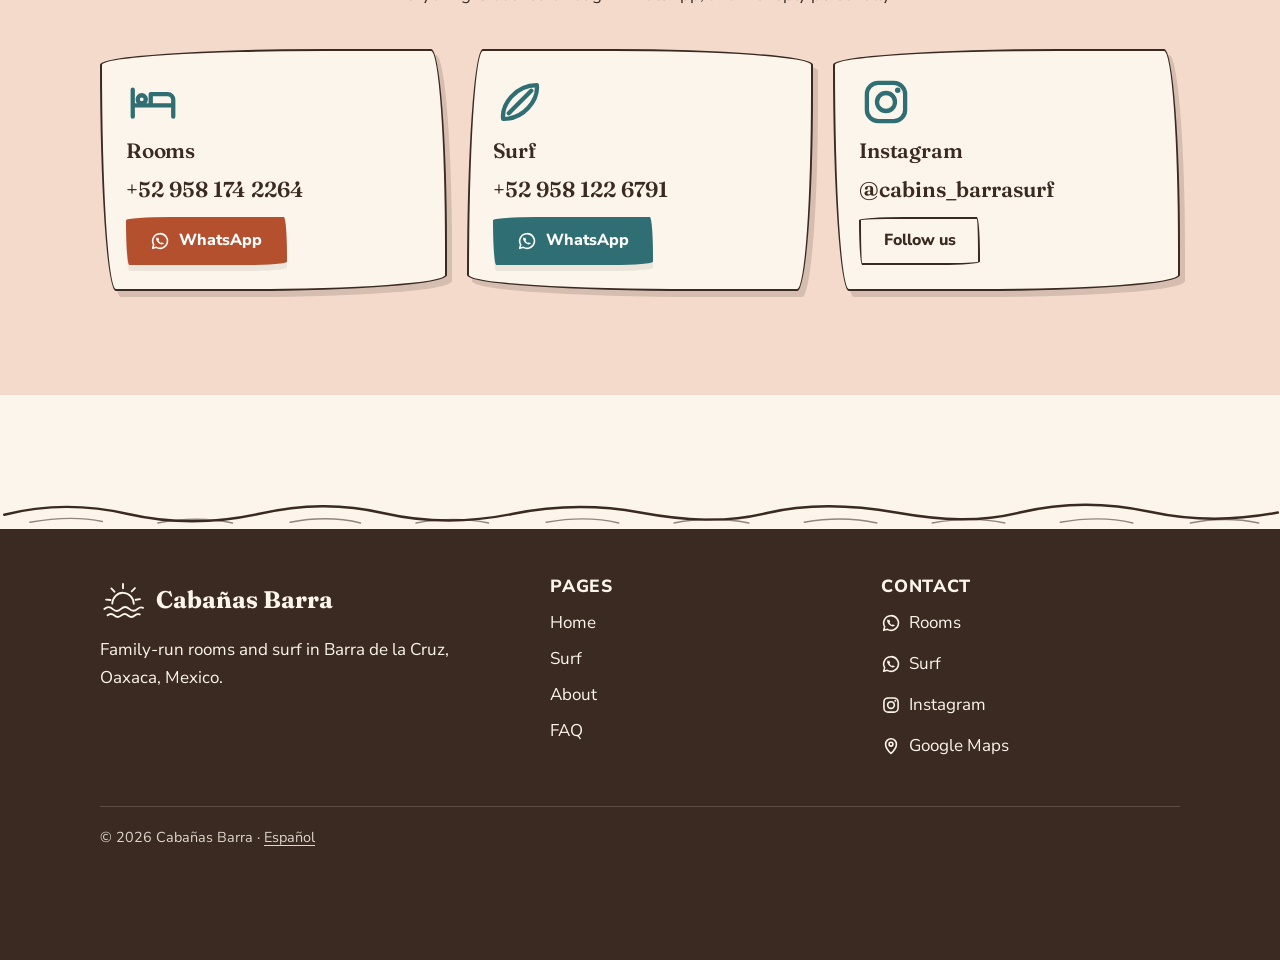
==== commit 14af355c: "Publish on GitHub Pages Point hreflang links and README at nussa-io.github.io, since the Netlify sit" ====
--- a/css/styles.css
+++ b/css/styles.css
@@ -353,6 +353,8 @@
   object-fit: cover;
   border-radius: var(--sketch);
 }
+.photo--tall { aspect-ratio: 4 / 5; }
+.photo--wide { aspect-ratio: 16 / 9; }
 
 /* ---------- Hero ---------- */
 
@@ -470,7 +472,7 @@
 @media (min-width: 820px) { .room-feature { grid-template-columns: 1.1fr 1fr; gap: 3rem; } }
 
 .room-gallery { display: grid; grid-template-columns: 1fr 1fr; gap: 0.8rem; }
-.room-gallery .ph:first-child { grid-column: 1 / -1; }
+.room-gallery > :first-child { grid-column: 1 / -1; }
 
 .feature-list { list-style: none; padding: 0; margin: 0 0 1.5rem; display: grid; gap: 0.9rem; }
 .feature-list li { display: flex; gap: 0.85rem; align-items: center; font-weight: 600; }
@@ -698,3 +700,45 @@
   html { scroll-behavior: auto; }
   *, *::before, *::after { transition: none !important; animation: none !important; }
 }
+
+/* ---------- Photo galleries (tap a photo to enlarge it) ---------- */
+
+.gallery-block { margin-top: 3rem; }
+.gallery-block h3 { margin-bottom: 1rem; }
+.gallery {
+  display: grid;
+  grid-template-columns: repeat(2, 1fr);
+  gap: 0.8rem;
+}
+@media (min-width: 760px) { .gallery { grid-template-columns: repeat(3, 1fr); } }
+.gallery a { display: block; border-radius: var(--sketch); }
+.gallery a:focus-visible { outline: 3px solid var(--teal); outline-offset: 3px; }
+.gallery .photo { transition: transform 0.2s ease; }
+.gallery a:hover .photo { transform: scale(1.02); }
+
+.board-photos { display: grid; gap: 1.25rem; grid-template-columns: repeat(2, 1fr); }
+@media (min-width: 960px) { .board-photos { grid-template-columns: repeat(4, 1fr); } }
+.board-photo { margin: 0; display: grid; gap: 0.6rem; }
+.board-photo a { display: block; border-radius: var(--sketch); }
+.board-photo .photo:not(.photo--tall) { aspect-ratio: 16 / 9; }
+.board-photo figcaption { font-family: var(--font-hand); font-size: 1.35rem; line-height: 1.2; }
+
+.lightbox {
+  width: min(96vw, 1200px);
+  max-height: 94vh;
+  padding: 0;
+  border: 0;
+  border-radius: 12px;
+  background: var(--brown);
+  color: var(--white);
+}
+.lightbox::backdrop { background: rgba(20, 18, 17, 0.85); }
+.lightbox img { width: 100%; max-height: 86vh; object-fit: contain; margin: 0 auto; }
+.lightbox p { margin: 0; padding: 0.6rem 3.5rem 0.8rem 1rem; font-size: 0.95rem; }
+.lightbox-close {
+  position: absolute; top: 0.5rem; right: 0.5rem;
+  width: 44px; height: 44px;
+  border: 0; border-radius: 50%;
+  background: var(--sand); color: var(--brown);
+  font-size: 1.6rem; line-height: 1; cursor: pointer;
+}
